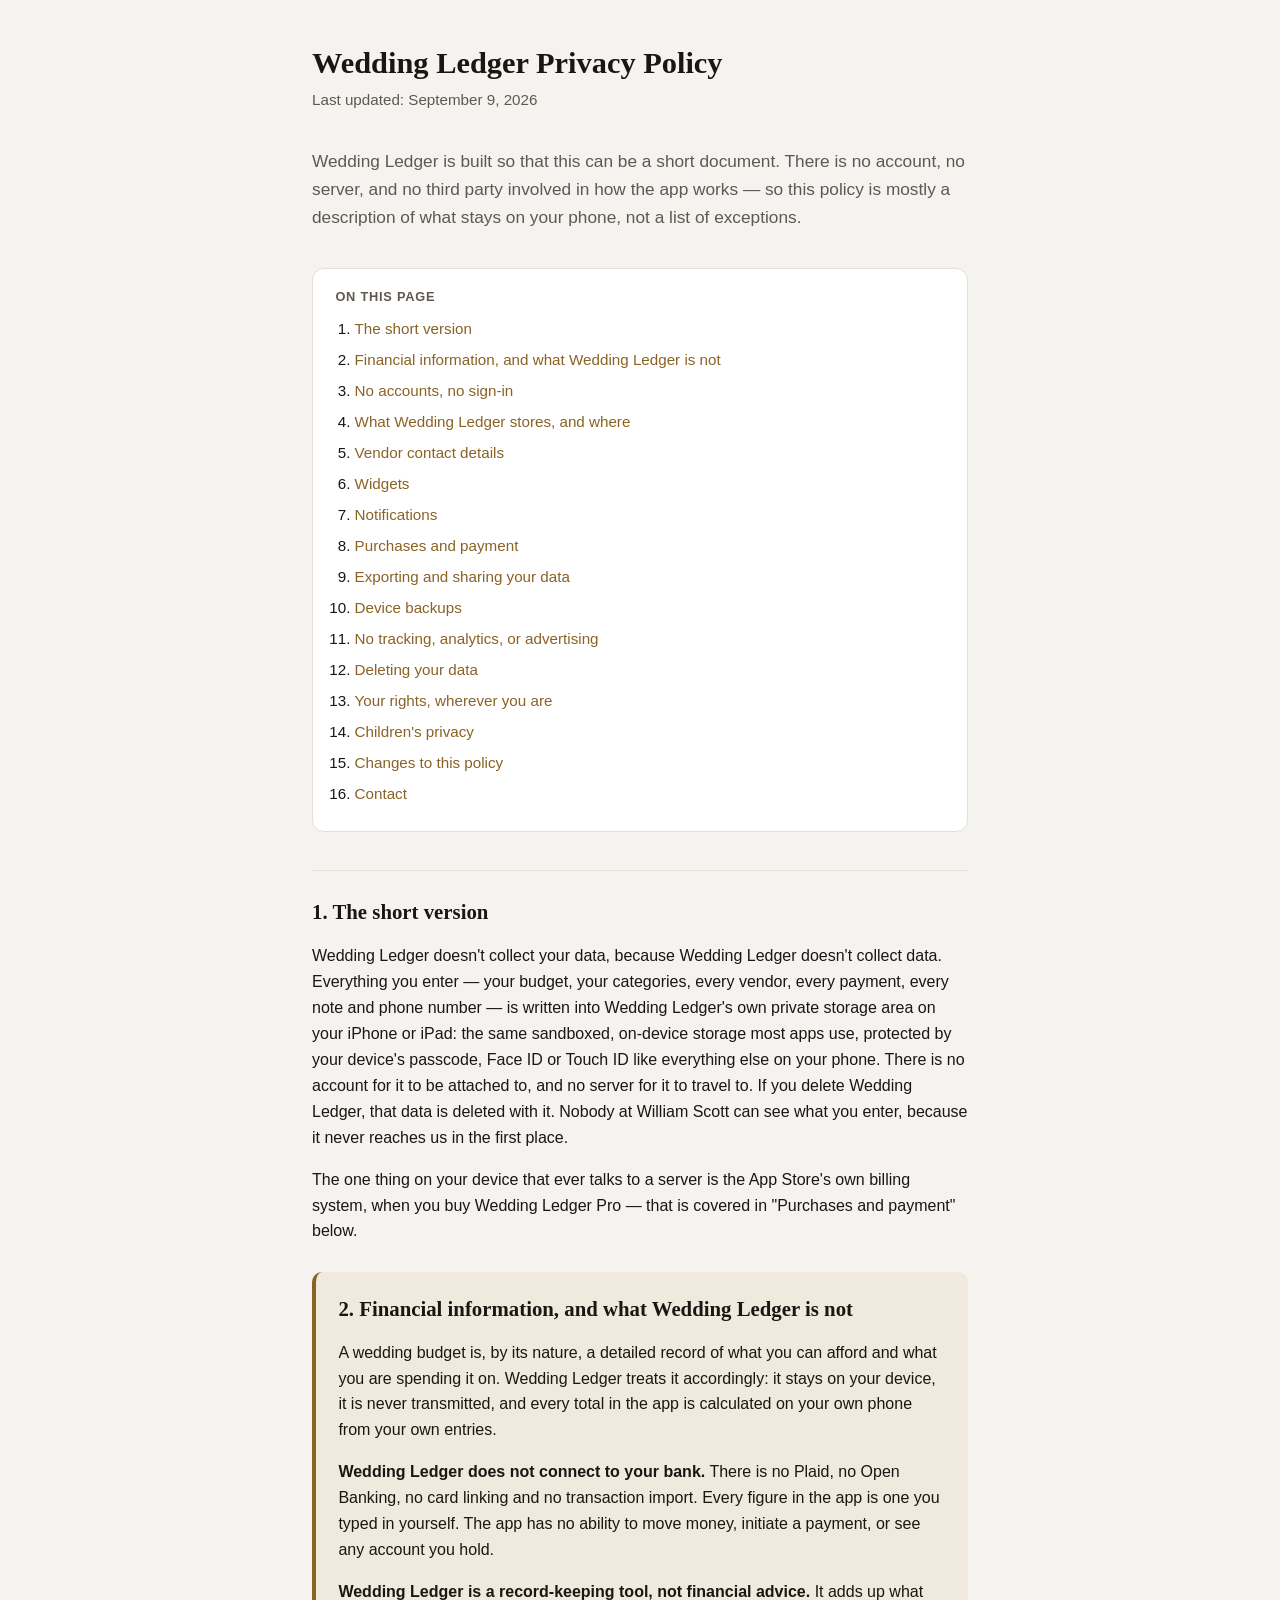
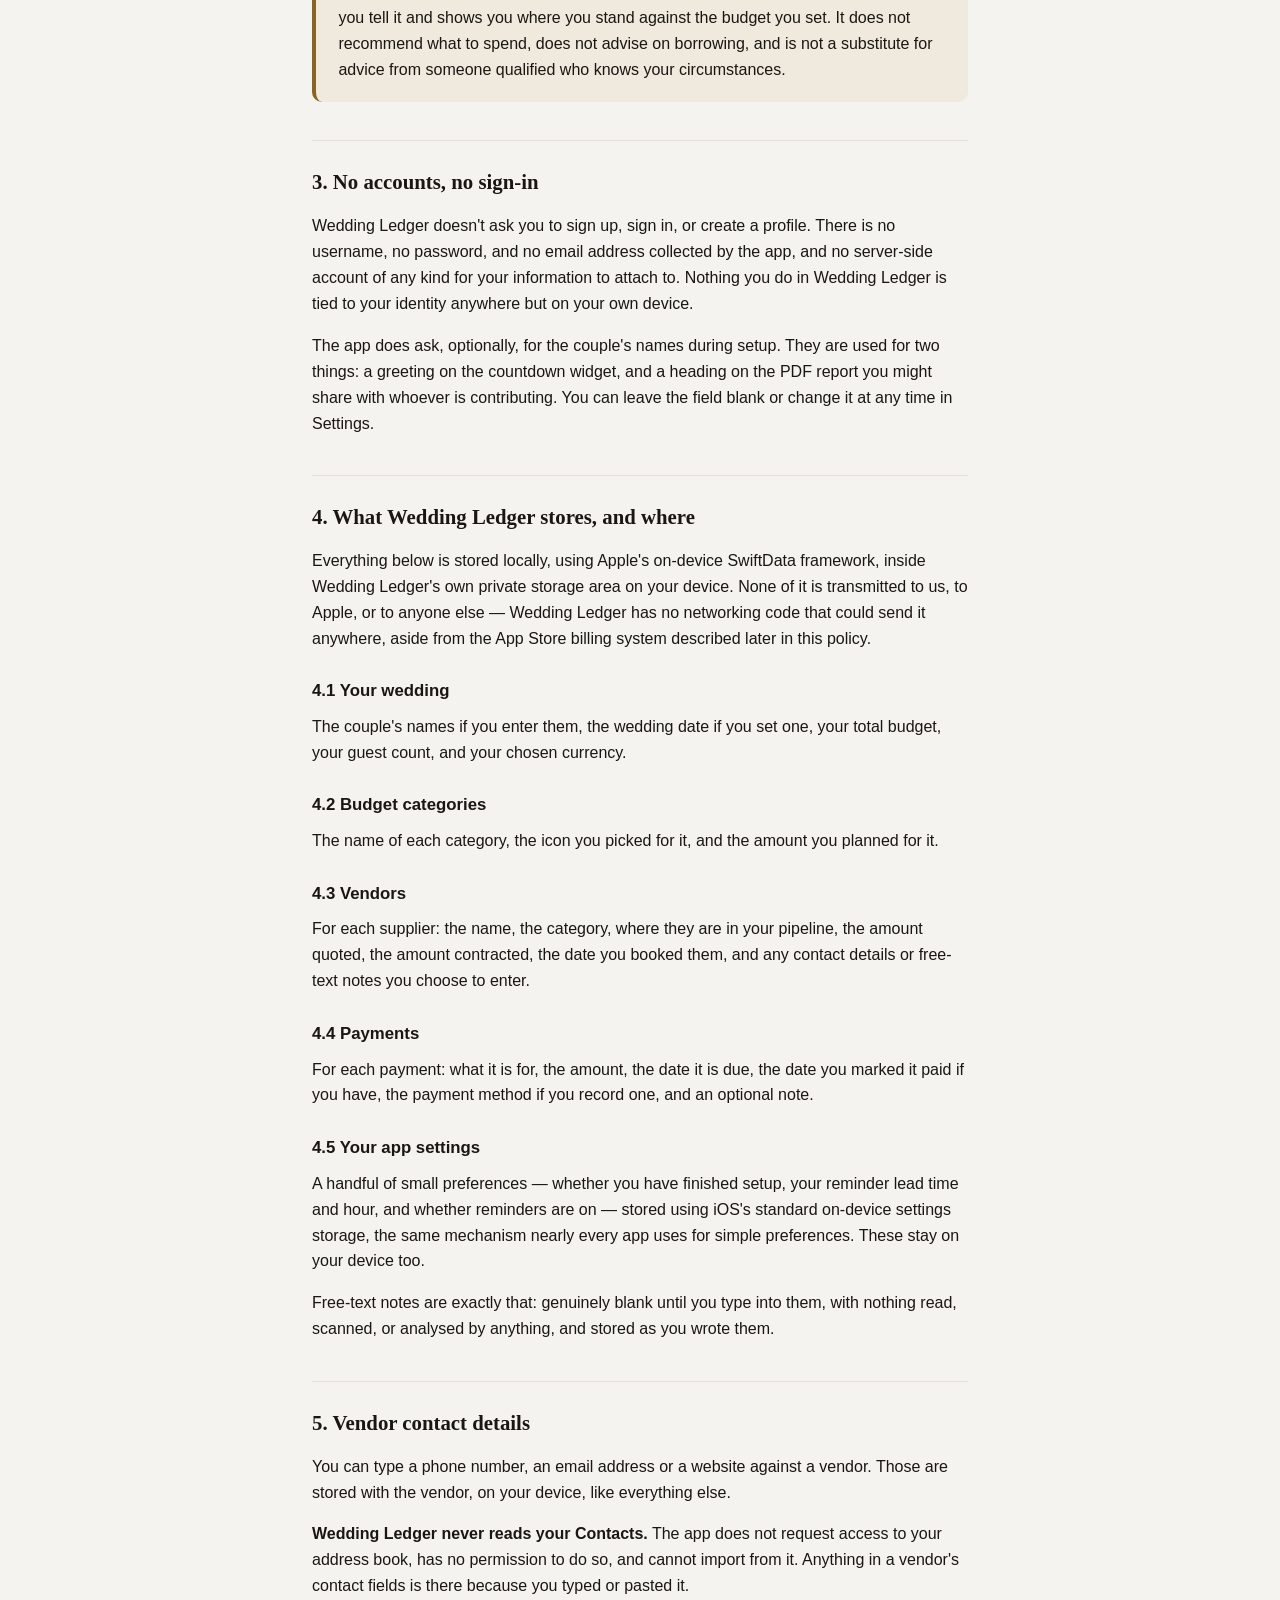
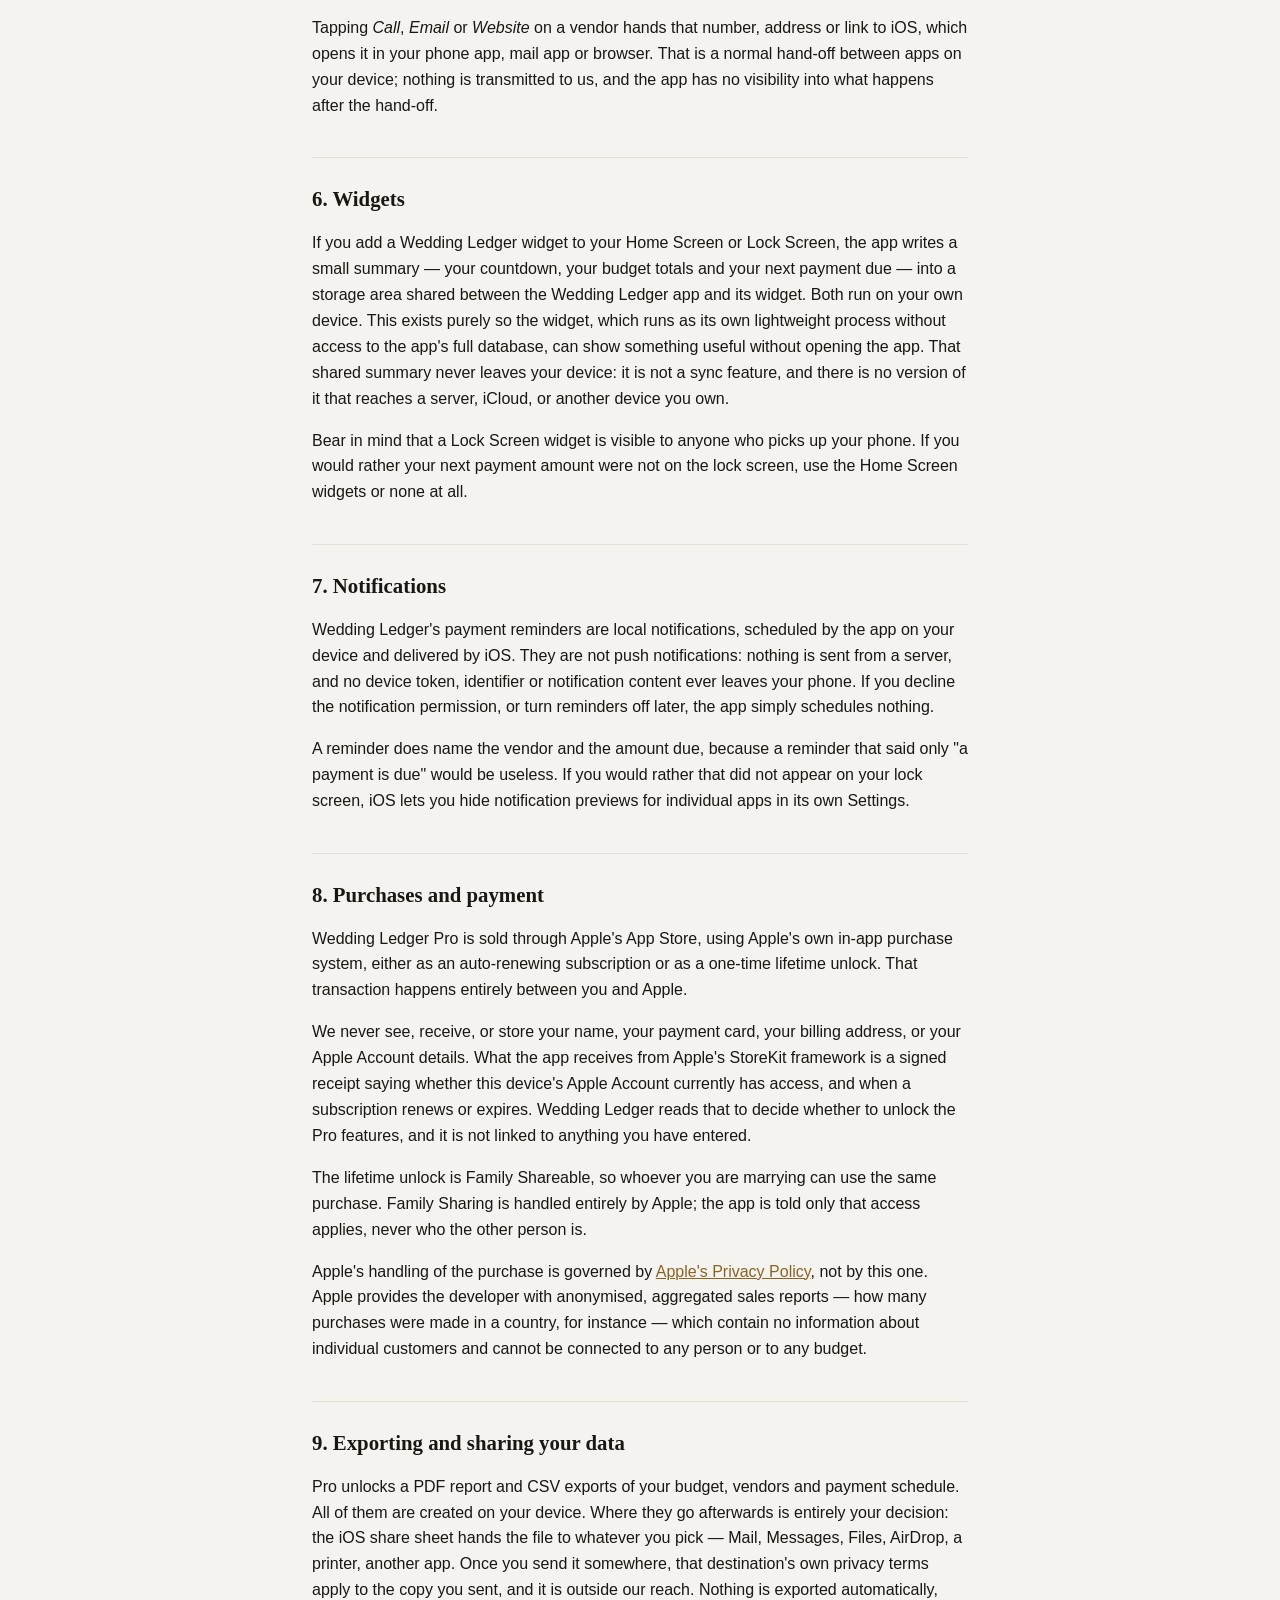
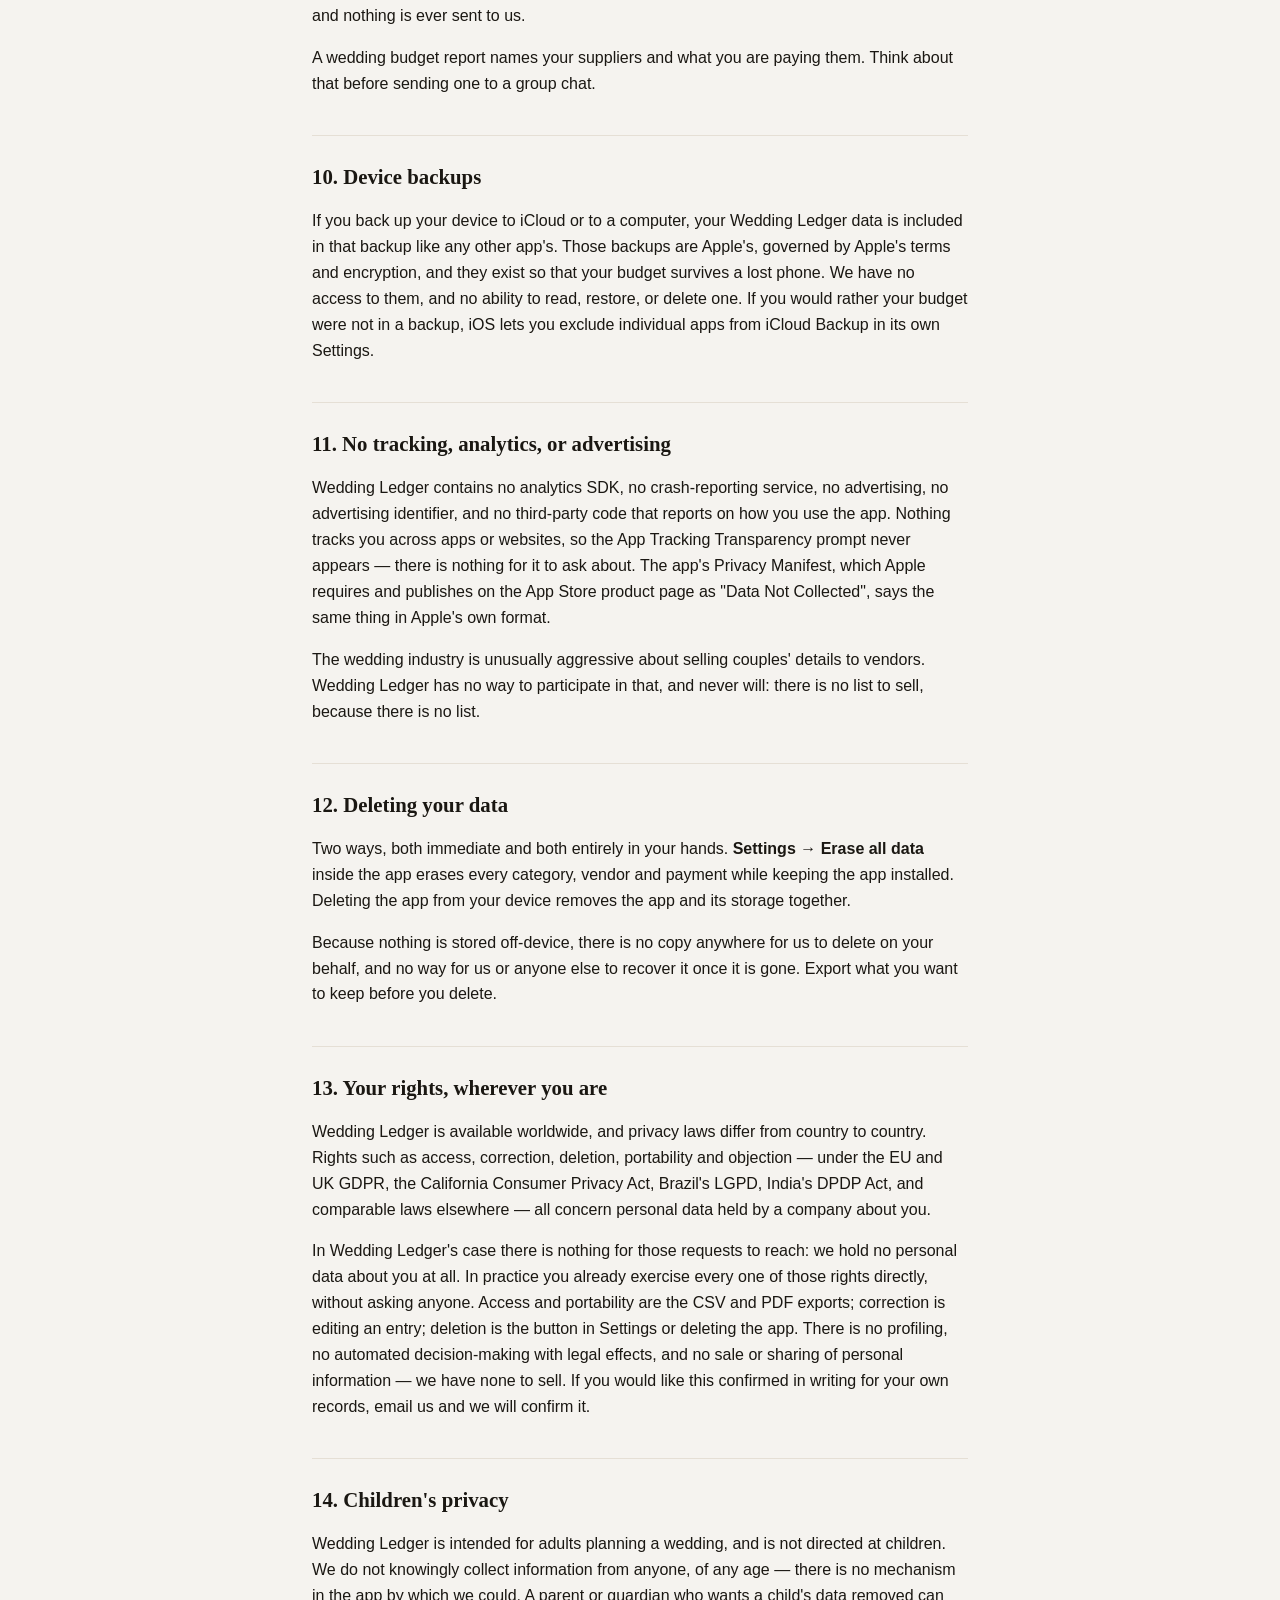
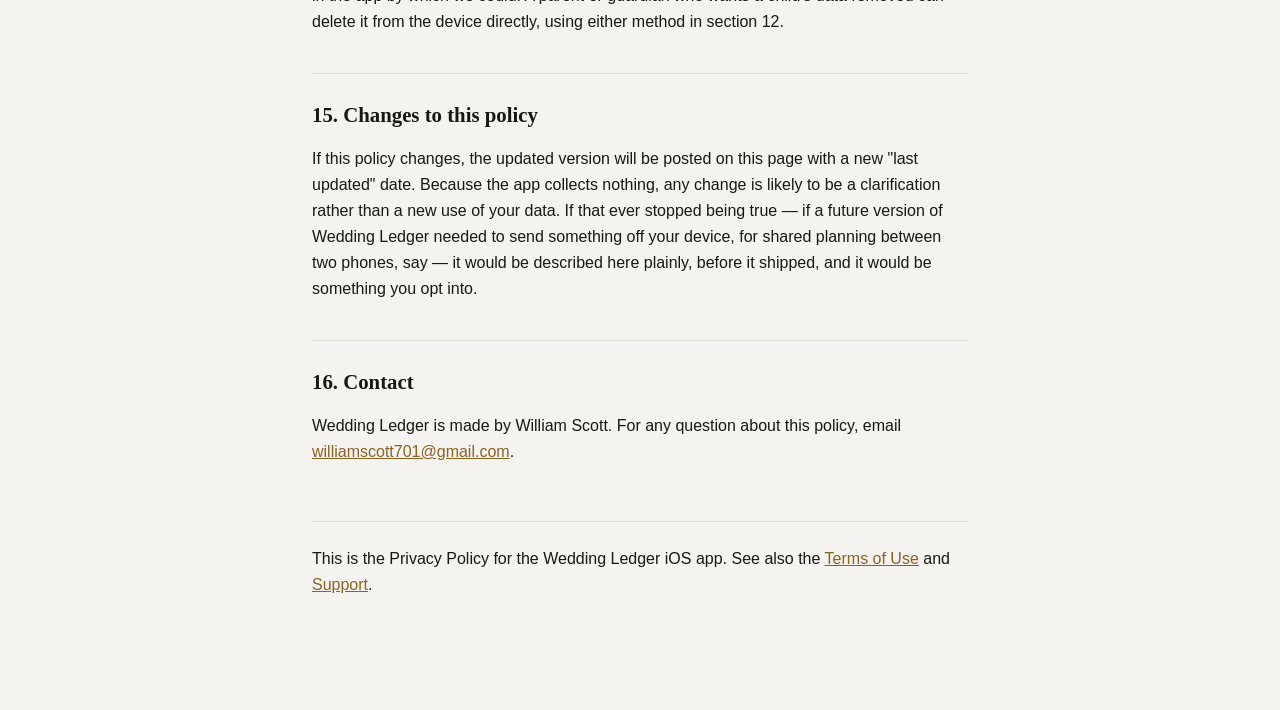
==== privacy.html @ 89ffaedc "Support, privacy policy and terms of use for Wedding Ledger Co-Authored-By: Claude Opus 5 <noreply@a" ====
<!DOCTYPE html>
<html lang="en">
<head>
<meta charset="UTF-8">
<meta name="viewport" content="width=device-width, initial-scale=1">
<title>Wedding Ledger Privacy Policy</title>
<meta name="description" content="Privacy policy for Wedding Ledger, a wedding budget and vendor tracker for iOS. No account, no server, nothing leaves your device.">
<link rel="stylesheet" href="style.css">
</head>
<body>
<main>

  <h1>Wedding Ledger Privacy Policy</h1>
  <p class="meta">Last updated: September 9, 2026</p>

  <p class="lede">Wedding Ledger is built so that this can be a short document. There is no account,
  no server, and no third party involved in how the app works &mdash; so this policy is mostly a
  description of what stays on your phone, not a list of exceptions.</p>

  <nav class="toc" aria-label="Table of contents">
    <p>On this page</p>
    <ol>
      <li><a href="#overview">The short version</a></li>
      <li><a href="#financial">Financial information, and what Wedding Ledger is not</a></li>
      <li><a href="#no-accounts">No accounts, no sign-in</a></li>
      <li><a href="#what-we-store">What Wedding Ledger stores, and where</a></li>
      <li><a href="#contacts">Vendor contact details</a></li>
      <li><a href="#widgets">Widgets</a></li>
      <li><a href="#notifications">Notifications</a></li>
      <li><a href="#purchases">Purchases and payment</a></li>
      <li><a href="#export">Exporting and sharing your data</a></li>
      <li><a href="#backups">Device backups</a></li>
      <li><a href="#no-tracking">No tracking, analytics, or advertising</a></li>
      <li><a href="#deleting">Deleting your data</a></li>
      <li><a href="#rights">Your rights, wherever you are</a></li>
      <li><a href="#childrens-privacy">Children's privacy</a></li>
      <li><a href="#changes">Changes to this policy</a></li>
      <li><a href="#contact">Contact</a></li>
    </ol>
  </nav>

  <h2 id="overview">1. The short version</h2>
  <p>Wedding Ledger doesn't collect your data, because Wedding Ledger doesn't collect data.
  Everything you enter &mdash; your budget, your categories, every vendor, every payment, every note
  and phone number &mdash; is written into Wedding Ledger's own private storage area on your iPhone
  or iPad: the same sandboxed, on-device storage most apps use, protected by your device's passcode,
  Face&nbsp;ID or Touch&nbsp;ID like everything else on your phone. There is no account for it to be
  attached to, and no server for it to travel to. If you delete Wedding Ledger, that data is deleted
  with it. Nobody at William Scott can see what you enter, because it never reaches us in the first
  place.</p>
  <p>The one thing on your device that ever talks to a server is the App Store's own billing system,
  when you buy Wedding Ledger Pro &mdash; that is covered in "Purchases and payment" below.</p>

  <div class="callout">
    <h2 id="financial">2. Financial information, and what Wedding Ledger is not</h2>
    <p>A wedding budget is, by its nature, a detailed record of what you can afford and what you are
    spending it on. Wedding Ledger treats it accordingly: it stays on your device, it is never
    transmitted, and every total in the app is calculated on your own phone from your own entries.</p>
    <p><strong>Wedding Ledger does not connect to your bank.</strong> There is no Plaid, no Open
    Banking, no card linking and no transaction import. Every figure in the app is one you typed in
    yourself. The app has no ability to move money, initiate a payment, or see any account you hold.</p>
    <p><strong>Wedding Ledger is a record-keeping tool, not financial advice.</strong> It adds up
    what you tell it and shows you where you stand against the budget you set. It does not recommend
    what to spend, does not advise on borrowing, and is not a substitute for advice from someone
    qualified who knows your circumstances.</p>
  </div>

  <h2 id="no-accounts">3. No accounts, no sign-in</h2>
  <p>Wedding Ledger doesn't ask you to sign up, sign in, or create a profile. There is no username,
  no password, and no email address collected by the app, and no server-side account of any kind for
  your information to attach to. Nothing you do in Wedding Ledger is tied to your identity anywhere
  but on your own device.</p>
  <p>The app does ask, optionally, for the couple's names during setup. They are used for two
  things: a greeting on the countdown widget, and a heading on the PDF report you might share with
  whoever is contributing. You can leave the field blank or change it at any time in Settings.</p>

  <h2 id="what-we-store">4. What Wedding Ledger stores, and where</h2>
  <p>Everything below is stored locally, using Apple's on-device SwiftData framework, inside Wedding
  Ledger's own private storage area on your device. None of it is transmitted to us, to Apple, or to
  anyone else &mdash; Wedding Ledger has no networking code that could send it anywhere, aside from
  the App Store billing system described later in this policy.</p>

  <h3>4.1 Your wedding</h3>
  <p>The couple's names if you enter them, the wedding date if you set one, your total budget, your
  guest count, and your chosen currency.</p>

  <h3>4.2 Budget categories</h3>
  <p>The name of each category, the icon you picked for it, and the amount you planned for it.</p>

  <h3>4.3 Vendors</h3>
  <p>For each supplier: the name, the category, where they are in your pipeline, the amount quoted,
  the amount contracted, the date you booked them, and any contact details or free-text notes you
  choose to enter.</p>

  <h3>4.4 Payments</h3>
  <p>For each payment: what it is for, the amount, the date it is due, the date you marked it paid if
  you have, the payment method if you record one, and an optional note.</p>

  <h3>4.5 Your app settings</h3>
  <p>A handful of small preferences &mdash; whether you have finished setup, your reminder lead time
  and hour, and whether reminders are on &mdash; stored using iOS's standard on-device settings
  storage, the same mechanism nearly every app uses for simple preferences. These stay on your
  device too.</p>
  <p>Free-text notes are exactly that: genuinely blank until you type into them, with nothing read,
  scanned, or analysed by anything, and stored as you wrote them.</p>

  <h2 id="contacts">5. Vendor contact details</h2>
  <p>You can type a phone number, an email address or a website against a vendor. Those are stored
  with the vendor, on your device, like everything else.</p>
  <p><strong>Wedding Ledger never reads your Contacts.</strong> The app does not request access to
  your address book, has no permission to do so, and cannot import from it. Anything in a vendor's
  contact fields is there because you typed or pasted it.</p>
  <p>Tapping <em>Call</em>, <em>Email</em> or <em>Website</em> on a vendor hands that number,
  address or link to iOS, which opens it in your phone app, mail app or browser. That is a normal
  hand-off between apps on your device; nothing is transmitted to us, and the app has no visibility
  into what happens after the hand-off.</p>

  <h2 id="widgets">6. Widgets</h2>
  <p>If you add a Wedding Ledger widget to your Home Screen or Lock Screen, the app writes a small
  summary &mdash; your countdown, your budget totals and your next payment due &mdash; into a
  storage area shared between the Wedding Ledger app and its widget. Both run on your own device.
  This exists purely so the widget, which runs as its own lightweight process without access to the
  app's full database, can show something useful without opening the app. That shared summary never
  leaves your device: it is not a sync feature, and there is no version of it that reaches a server,
  iCloud, or another device you own.</p>
  <p>Bear in mind that a Lock Screen widget is visible to anyone who picks up your phone. If you
  would rather your next payment amount were not on the lock screen, use the Home Screen widgets or
  none at all.</p>

  <h2 id="notifications">7. Notifications</h2>
  <p>Wedding Ledger's payment reminders are local notifications, scheduled by the app on your device
  and delivered by iOS. They are not push notifications: nothing is sent from a server, and no
  device token, identifier or notification content ever leaves your phone. If you decline the
  notification permission, or turn reminders off later, the app simply schedules nothing.</p>
  <p>A reminder does name the vendor and the amount due, because a reminder that said only "a
  payment is due" would be useless. If you would rather that did not appear on your lock screen,
  iOS lets you hide notification previews for individual apps in its own Settings.</p>

  <h2 id="purchases">8. Purchases and payment</h2>
  <p>Wedding Ledger Pro is sold through Apple's App Store, using Apple's own in-app purchase system,
  either as an auto-renewing subscription or as a one-time lifetime unlock. That transaction happens
  entirely between you and Apple.</p>
  <p>We never see, receive, or store your name, your payment card, your billing address, or your
  Apple Account details. What the app receives from Apple's StoreKit framework is a signed receipt
  saying whether this device's Apple Account currently has access, and when a subscription renews or
  expires. Wedding Ledger reads that to decide whether to unlock the Pro features, and it is not
  linked to anything you have entered.</p>
  <p>The lifetime unlock is Family Shareable, so whoever you are marrying can use the same purchase.
  Family Sharing is handled entirely by Apple; the app is told only that access applies, never who
  the other person is.</p>
  <p>Apple's handling of the purchase is governed by
  <a href="https://www.apple.com/legal/privacy/">Apple's Privacy Policy</a>, not by this one. Apple
  provides the developer with anonymised, aggregated sales reports &mdash; how many purchases were
  made in a country, for instance &mdash; which contain no information about individual customers
  and cannot be connected to any person or to any budget.</p>

  <h2 id="export">9. Exporting and sharing your data</h2>
  <p>Pro unlocks a PDF report and CSV exports of your budget, vendors and payment schedule. All of
  them are created on your device. Where they go afterwards is entirely your decision: the iOS share
  sheet hands the file to whatever you pick &mdash; Mail, Messages, Files, AirDrop, a printer,
  another app. Once you send it somewhere, that destination's own privacy terms apply to the copy
  you sent, and it is outside our reach. Nothing is exported automatically, and nothing is ever sent
  to us.</p>
  <p>A wedding budget report names your suppliers and what you are paying them. Think about that
  before sending one to a group chat.</p>

  <h2 id="backups">10. Device backups</h2>
  <p>If you back up your device to iCloud or to a computer, your Wedding Ledger data is included in
  that backup like any other app's. Those backups are Apple's, governed by Apple's terms and
  encryption, and they exist so that your budget survives a lost phone. We have no access to them,
  and no ability to read, restore, or delete one. If you would rather your budget were not in a
  backup, iOS lets you exclude individual apps from iCloud Backup in its own Settings.</p>

  <h2 id="no-tracking">11. No tracking, analytics, or advertising</h2>
  <p>Wedding Ledger contains no analytics SDK, no crash-reporting service, no advertising, no
  advertising identifier, and no third-party code that reports on how you use the app. Nothing
  tracks you across apps or websites, so the App Tracking Transparency prompt never appears &mdash;
  there is nothing for it to ask about. The app's Privacy Manifest, which Apple requires and
  publishes on the App Store product page as "Data Not Collected", says the same thing in Apple's
  own format.</p>
  <p>The wedding industry is unusually aggressive about selling couples' details to vendors. Wedding
  Ledger has no way to participate in that, and never will: there is no list to sell, because there
  is no list.</p>

  <h2 id="deleting">12. Deleting your data</h2>
  <p>Two ways, both immediate and both entirely in your hands. <strong>Settings &rarr; Erase all
  data</strong> inside the app erases every category, vendor and payment while keeping the app
  installed. Deleting the app from your device removes the app and its storage together.</p>
  <p>Because nothing is stored off-device, there is no copy anywhere for us to delete on your behalf,
  and no way for us or anyone else to recover it once it is gone. Export what you want to keep before
  you delete.</p>

  <h2 id="rights">13. Your rights, wherever you are</h2>
  <p>Wedding Ledger is available worldwide, and privacy laws differ from country to country. Rights
  such as access, correction, deletion, portability and objection &mdash; under the EU and UK GDPR,
  the California Consumer Privacy Act, Brazil's LGPD, India's DPDP Act, and comparable laws
  elsewhere &mdash; all concern personal data held by a company about you.</p>
  <p>In Wedding Ledger's case there is nothing for those requests to reach: we hold no personal data
  about you at all. In practice you already exercise every one of those rights directly, without
  asking anyone. Access and portability are the CSV and PDF exports; correction is editing an entry;
  deletion is the button in Settings or deleting the app. There is no profiling, no automated
  decision-making with legal effects, and no sale or sharing of personal information &mdash; we have
  none to sell. If you would like this confirmed in writing for your own records, email us and we
  will confirm it.</p>

  <h2 id="childrens-privacy">14. Children's privacy</h2>
  <p>Wedding Ledger is intended for adults planning a wedding, and is not directed at children. We
  do not knowingly collect information from anyone, of any age &mdash; there is no mechanism in the
  app by which we could. A parent or guardian who wants a child's data removed can delete it from
  the device directly, using either method in section 12.</p>

  <h2 id="changes">15. Changes to this policy</h2>
  <p>If this policy changes, the updated version will be posted on this page with a new "last
  updated" date. Because the app collects nothing, any change is likely to be a clarification rather
  than a new use of your data. If that ever stopped being true &mdash; if a future version of
  Wedding Ledger needed to send something off your device, for shared planning between two phones,
  say &mdash; it would be described here plainly, before it shipped, and it would be something you
  opt into.</p>

  <h2 id="contact">16. Contact</h2>
  <p>Wedding Ledger is made by William Scott. For any question about this policy, email
  <a href="mailto:williamscott701@gmail.com">williamscott701@gmail.com</a>.</p>

  <footer>
    <p>This is the Privacy Policy for the Wedding Ledger iOS app. See also the
    <a href="terms.html">Terms of Use</a> and <a href="index.html">Support</a>.</p>
  </footer>
</main>
</body>
</html>
---- style.css ----
:root{
  color-scheme: light dark;
  --bg:#F5F3EF;
  --surface:#FFFFFF;
  --ink:#1A1712;
  --ink-soft:#5F5850;
  --accent:#8A6224;
  --rule:#E5DFD5;
  --amber:#8A6224;
  --callout-bg:#EFE9DE;
  --mono-bg:#EFE9DE;
}
@media (prefers-color-scheme: dark){
  :root{
    --bg:#121110;
    --surface:#1B1A17;
    --ink:#EDEAE4;
    --ink-soft:#A09A90;
    --accent:#CDA463;
    --rule:#2C2A25;
    --amber:#CDA463;
    --callout-bg:#221F1A;
    --mono-bg:#221F1A;
  }
}
*{ box-sizing:border-box; }
html{ scroll-behavior:smooth; }
body{
  margin:0;
  background:var(--bg);
  color:var(--ink);
  font-family:-apple-system,BlinkMacSystemFont,"Segoe UI",Roboto,Helvetica,Arial,sans-serif;
  line-height:1.62;
}
main{
  max-width:44rem;
  margin:0 auto;
  padding:2.75rem 1.5rem 6rem;
}
h1{
  font-family:Georgia,"Iowan Old Style","Palatino Linotype",Palatino,serif;
  font-size:1.9rem;
  line-height:1.25;
  margin:0 0 .35rem;
  color:var(--ink);
}
h2{
  font-family:Georgia,"Iowan Old Style","Palatino Linotype",Palatino,serif;
  font-size:1.3rem;
  margin:2.4rem 0 .9rem;
  padding-top:1.5rem;
  border-top:1px solid var(--rule);
  color:var(--ink);
  scroll-margin-top:1rem;
}
h3{ font-size:1.05rem; margin:1.6rem 0 .6rem; color:var(--ink); }
p, li{ font-size:1rem; color:var(--ink); }
p{ margin:0 0 1rem; }
.meta{ color:var(--ink-soft); font-size:.95rem; margin:0 0 2.25rem; }
.lede{ color:var(--ink-soft); font-size:1.08rem; }
a{ color:var(--accent); }
ul, ol{ padding-left:1.3rem; margin:0 0 1rem; }
li{ margin-bottom:.5rem; }
.callout{
  background:var(--callout-bg);
  border-left:4px solid var(--amber);
  border-radius:10px;
  padding:1.2rem 1.4rem .2rem;
  margin:1.75rem 0;
}
.callout h2, .callout h3{ margin-top:0; border-top:none; padding-top:0; }
.toc{
  background:var(--surface);
  border:1px solid var(--rule);
  border-radius:12px;
  padding:1.1rem 1.4rem;
  margin:2.25rem 0;
}
.toc p{
  margin:0 0 .6rem;
  font-weight:600;
  font-size:.8rem;
  text-transform:uppercase;
  letter-spacing:.06em;
  color:var(--ink-soft);
}
.toc ol{ margin:0; padding-left:1.2rem; }
.toc li{ margin-bottom:.4rem; font-size:.95rem; }
.toc a{ text-decoration:none; }
.toc a:hover{ text-decoration:underline; }
table{
  width:100%;
  border-collapse:collapse;
  margin:1.25rem 0;
  font-size:.95rem;
}
th, td{
  text-align:left;
  padding:.55rem .7rem;
  border-bottom:1px solid var(--rule);
  vertical-align:top;
}
th{ color:var(--ink-soft); font-size:.85rem; text-transform:uppercase; letter-spacing:.05em; }
code{
  background:var(--mono-bg);
  padding:.1rem .35rem;
  border-radius:4px;
  font-size:.9em;
}
footer{
  margin-top:3.5rem;
  padding-top:1.5rem;
  border-top:1px solid var(--rule);
  color:var(--ink-soft);
  font-size:.9rem;
}
strong{ color:var(--ink); }
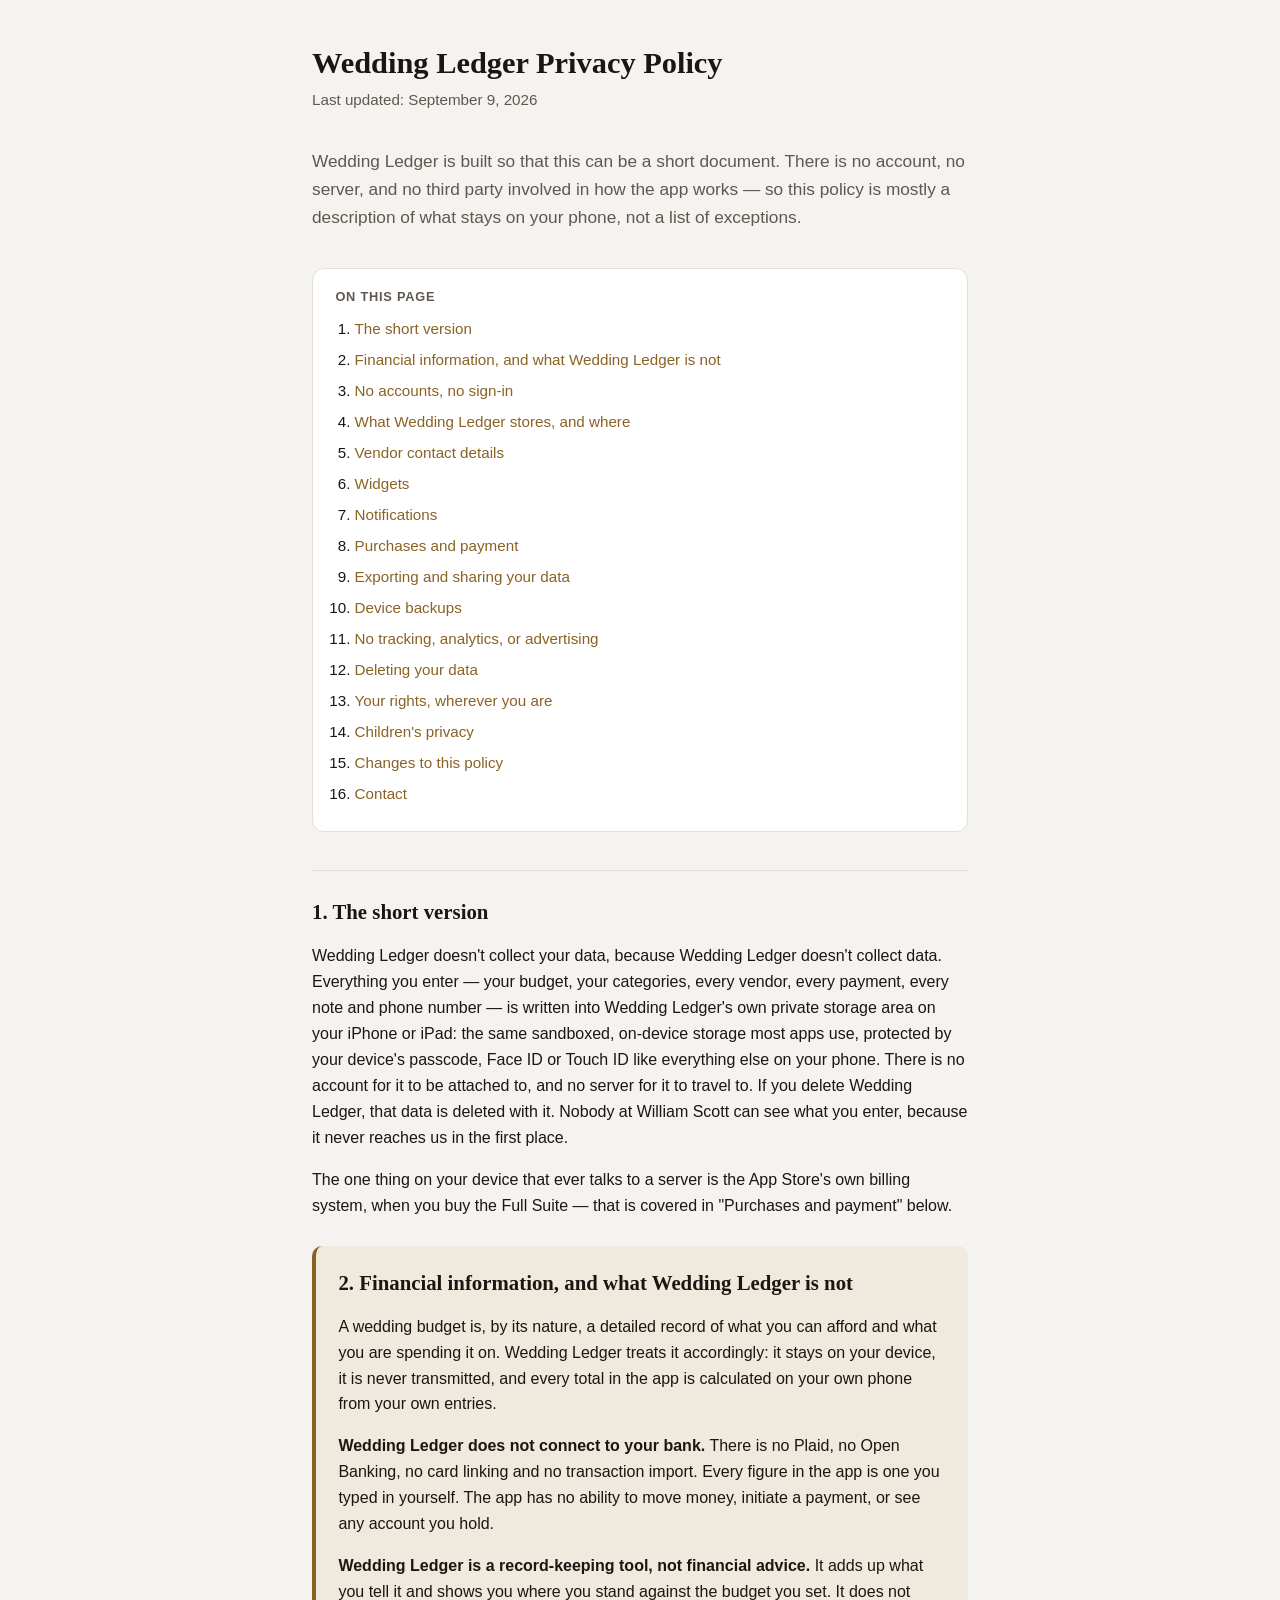
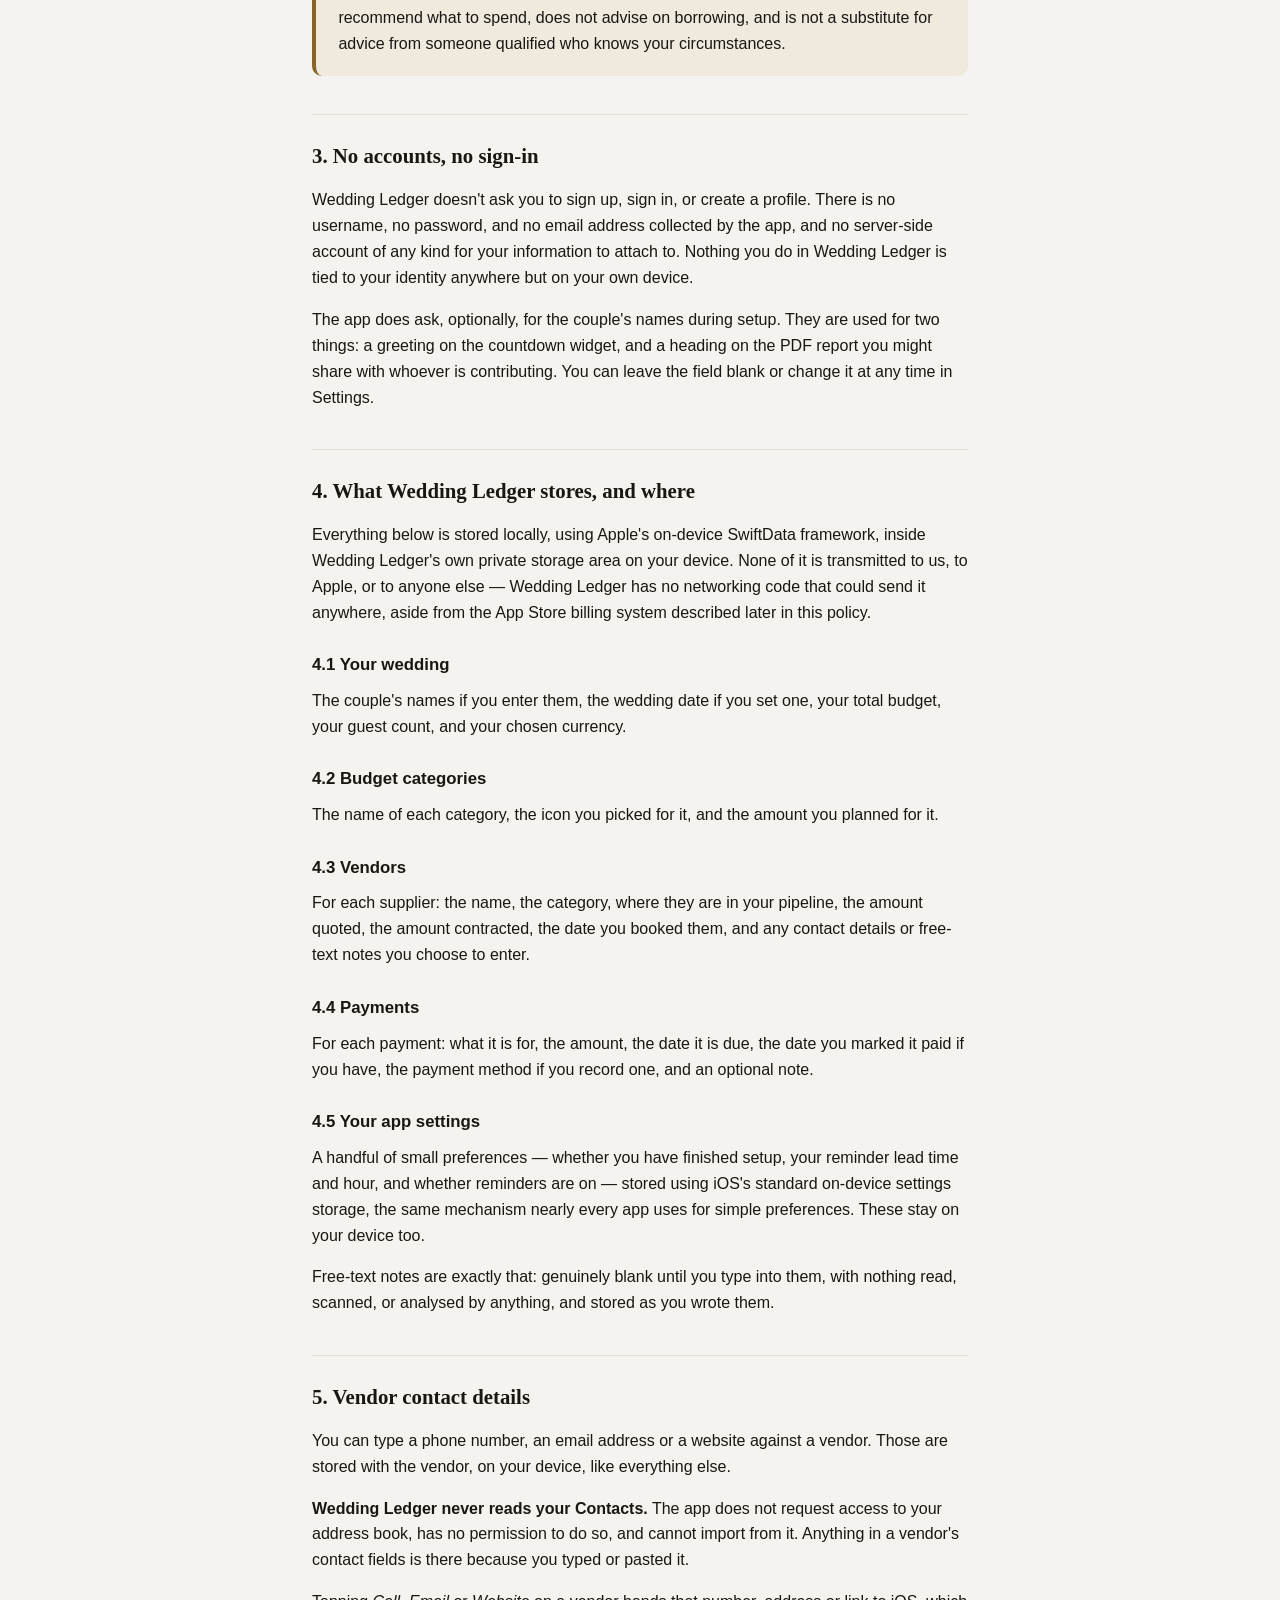
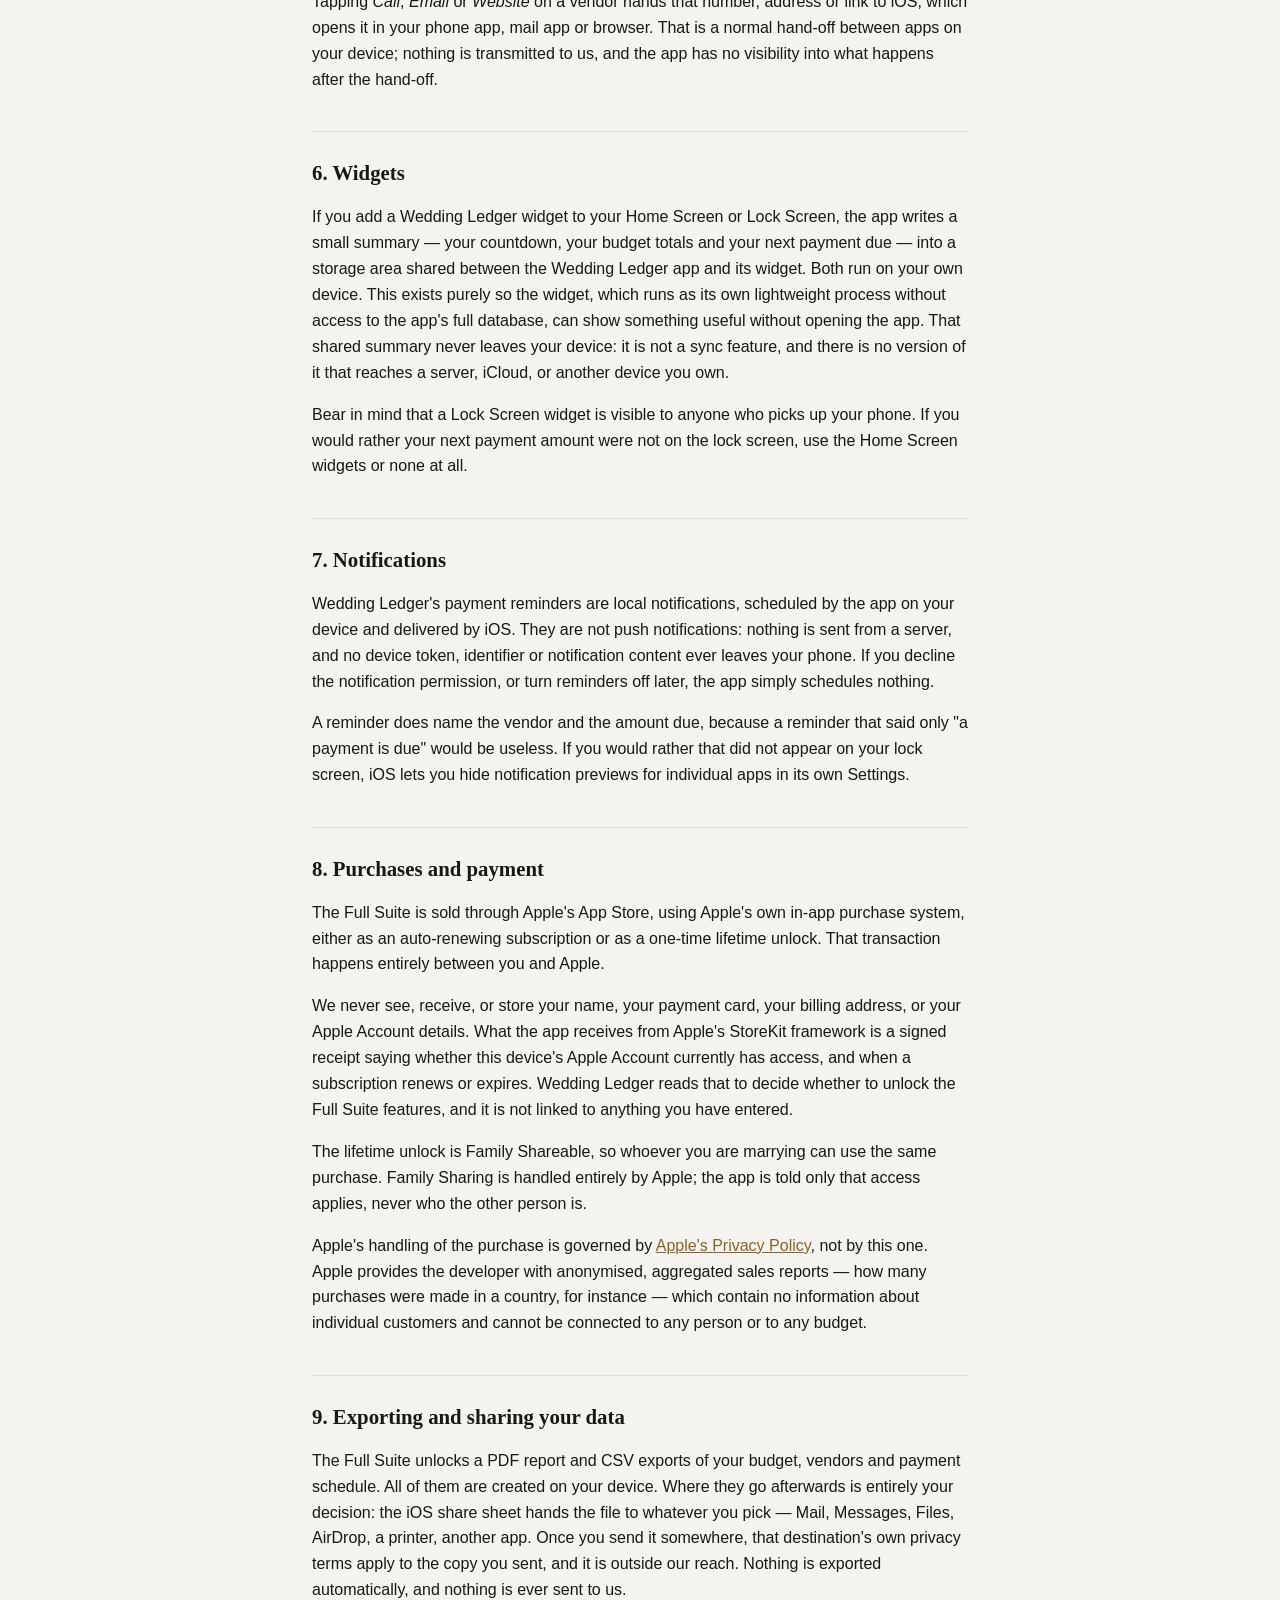
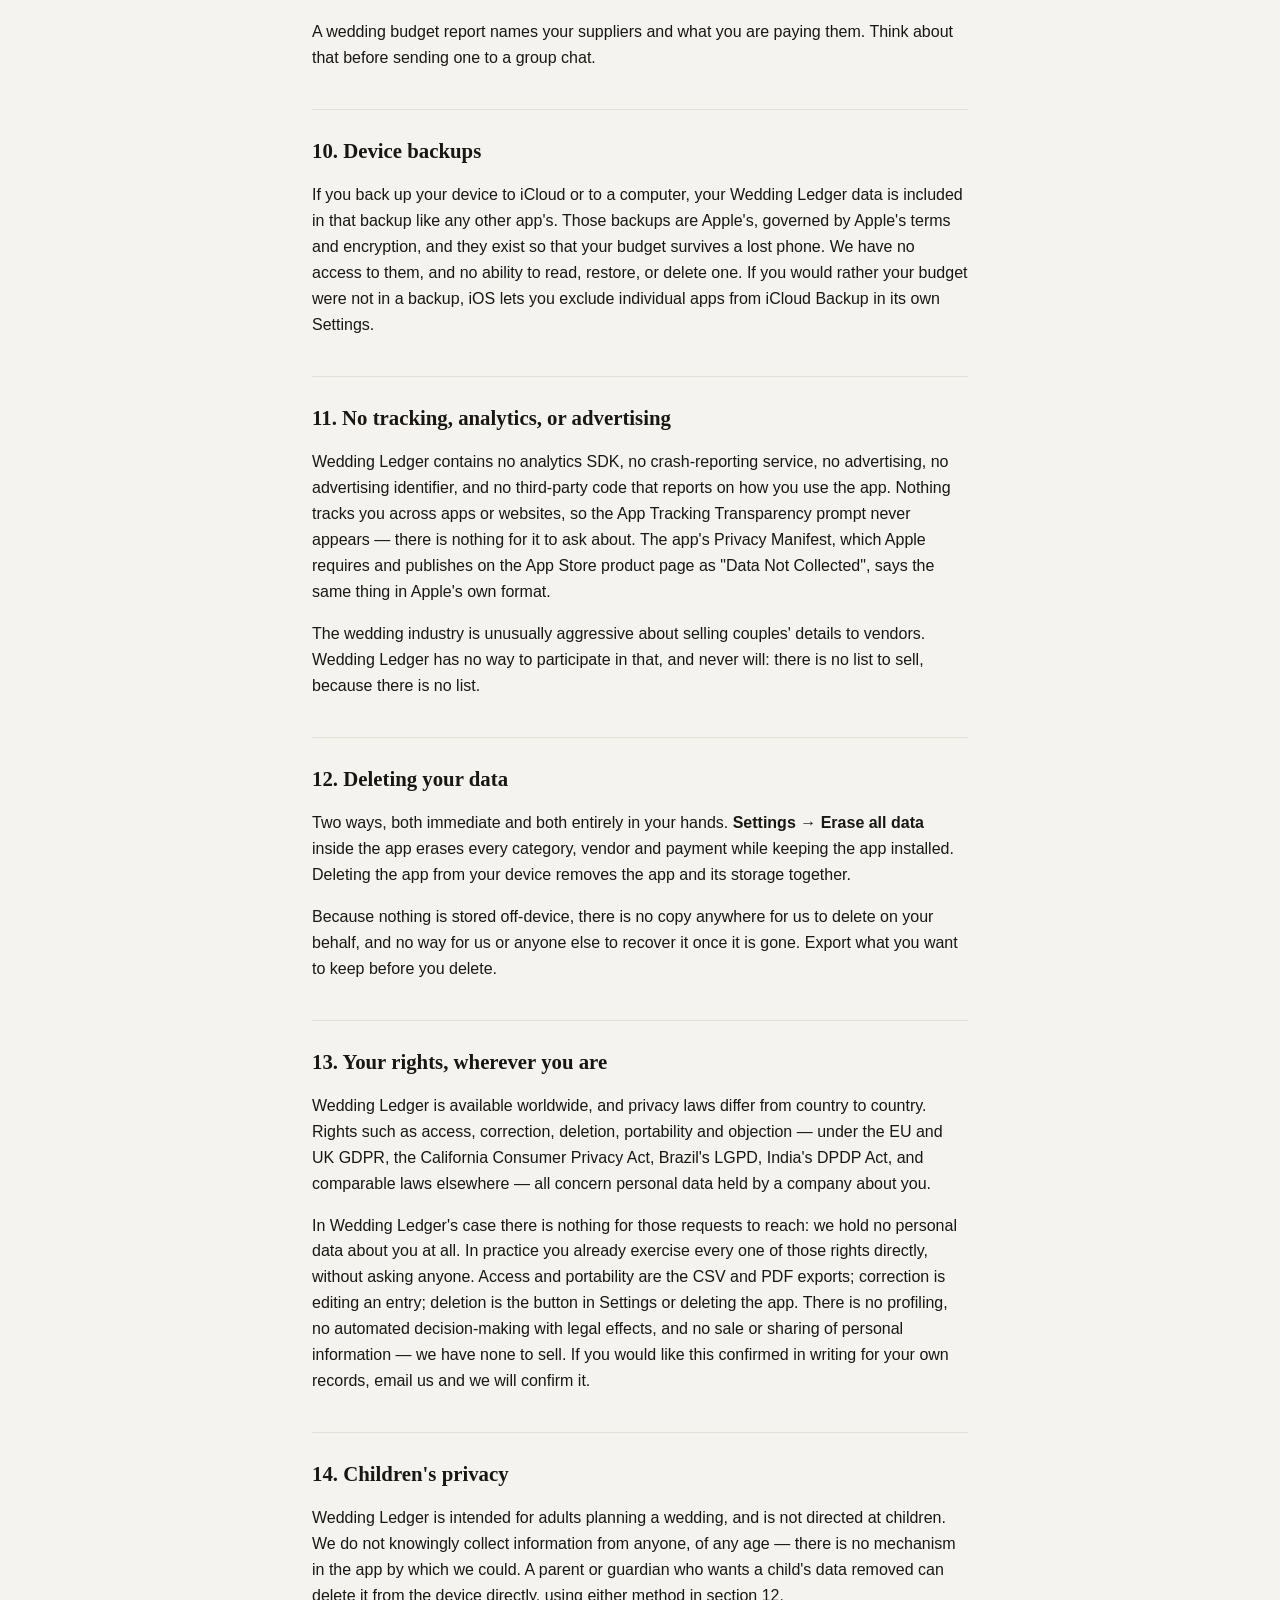
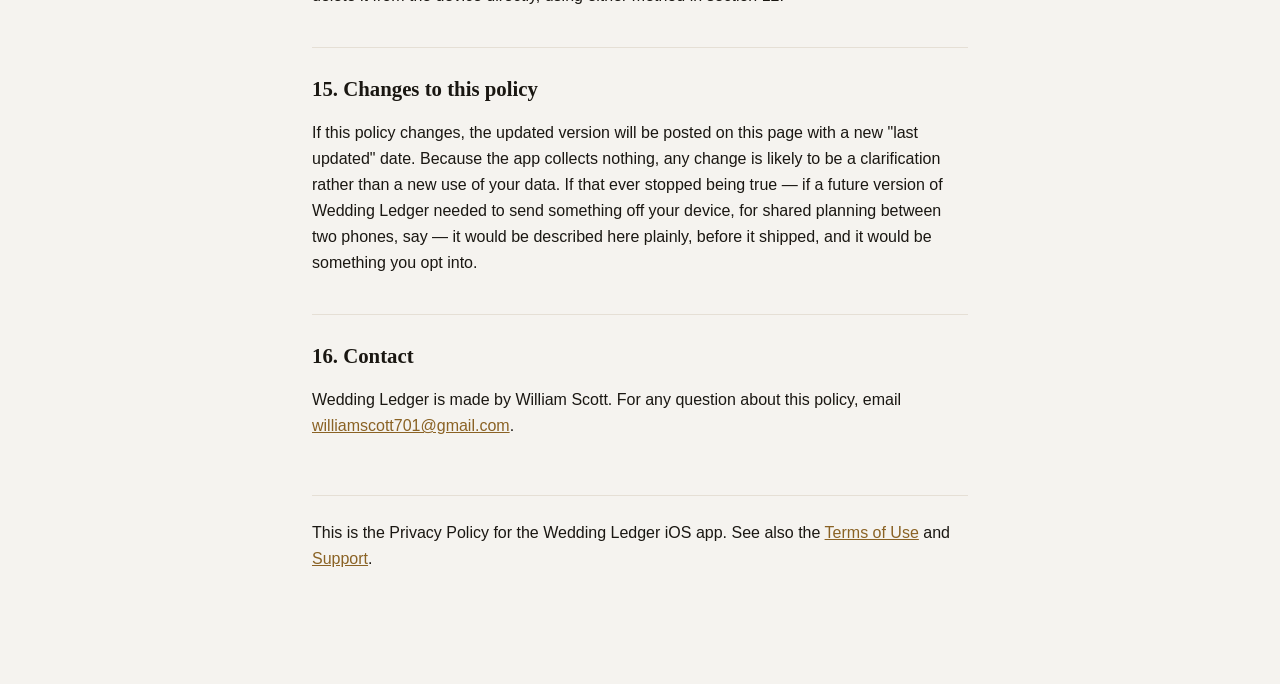
==== commit 4235e243: "Call the purchase the Full Suite and settings the details card, as the app now does Co-Authored-By: " ====
--- a/privacy.html
+++ b/privacy.html
@@ -49,7 +49,7 @@
   with it. Nobody at William Scott can see what you enter, because it never reaches us in the first
   place.</p>
   <p>The one thing on your device that ever talks to a server is the App Store's own billing system,
-  when you buy Wedding Ledger Pro &mdash; that is covered in "Purchases and payment" below.</p>
+  when you buy the Full Suite &mdash; that is covered in "Purchases and payment" below.</p>
 
   <div class="callout">
     <h2 id="financial">2. Financial information, and what Wedding Ledger is not</h2>
@@ -137,13 +137,13 @@
   iOS lets you hide notification previews for individual apps in its own Settings.</p>
 
   <h2 id="purchases">8. Purchases and payment</h2>
-  <p>Wedding Ledger Pro is sold through Apple's App Store, using Apple's own in-app purchase system,
+  <p>The Full Suite is sold through Apple's App Store, using Apple's own in-app purchase system,
   either as an auto-renewing subscription or as a one-time lifetime unlock. That transaction happens
   entirely between you and Apple.</p>
   <p>We never see, receive, or store your name, your payment card, your billing address, or your
   Apple Account details. What the app receives from Apple's StoreKit framework is a signed receipt
   saying whether this device's Apple Account currently has access, and when a subscription renews or
-  expires. Wedding Ledger reads that to decide whether to unlock the Pro features, and it is not
+  expires. Wedding Ledger reads that to decide whether to unlock the Full Suite features, and it is not
   linked to anything you have entered.</p>
   <p>The lifetime unlock is Family Shareable, so whoever you are marrying can use the same purchase.
   Family Sharing is handled entirely by Apple; the app is told only that access applies, never who
@@ -155,7 +155,7 @@
   and cannot be connected to any person or to any budget.</p>
 
   <h2 id="export">9. Exporting and sharing your data</h2>
-  <p>Pro unlocks a PDF report and CSV exports of your budget, vendors and payment schedule. All of
+  <p>The Full Suite unlocks a PDF report and CSV exports of your budget, vendors and payment schedule. All of
   them are created on your device. Where they go afterwards is entirely your decision: the iOS share
   sheet hands the file to whatever you pick &mdash; Mail, Messages, Files, AirDrop, a printer,
   another app. Once you send it somewhere, that destination's own privacy terms apply to the copy
